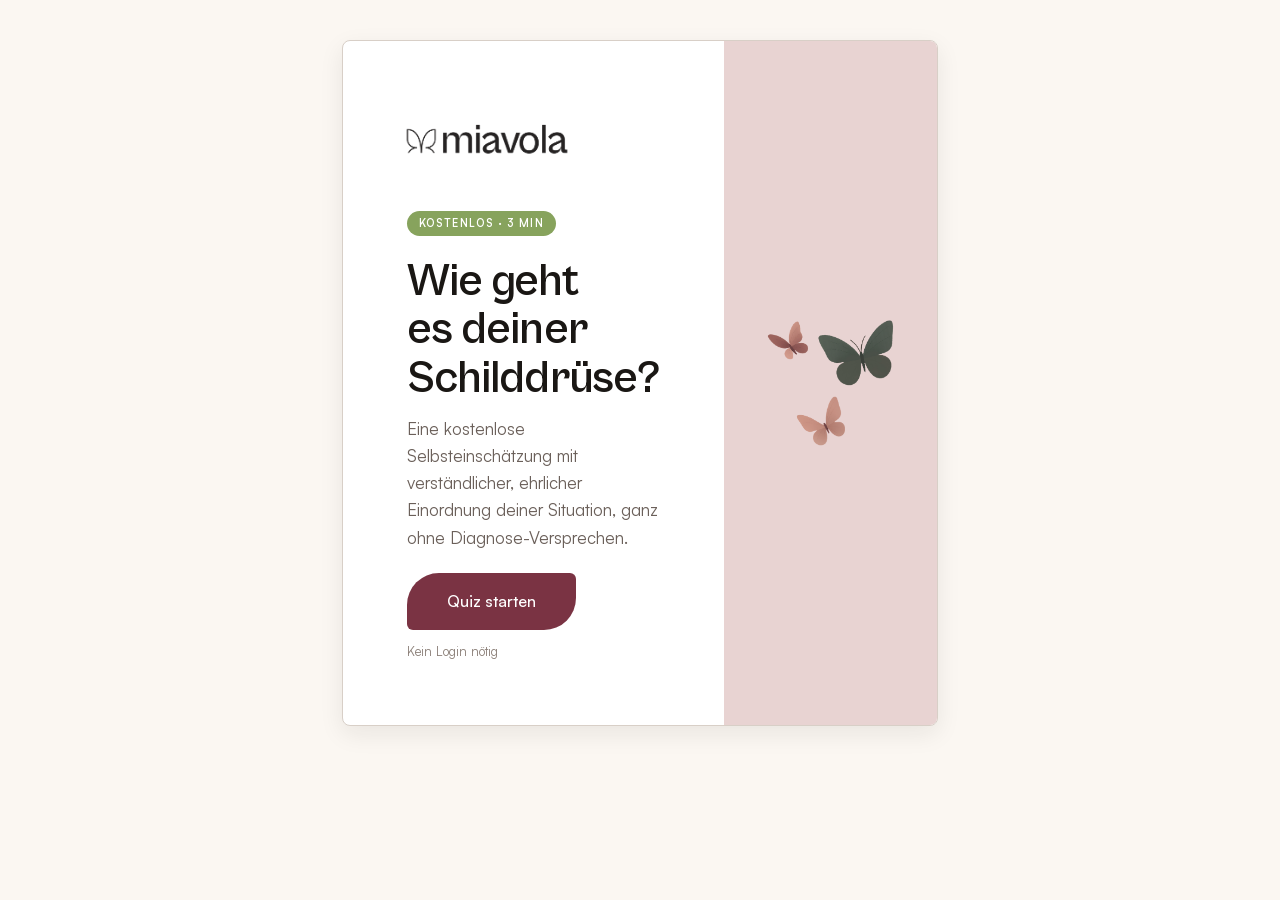
==== index.html @ ed7175eb "Deploy: Logo optisch linksbündig (PNG-Eigenrand ausgeglichen), v=21" ====
<!DOCTYPE html>
<html lang="de">
<head>
  <meta charset="utf-8">
  <meta name="viewport" content="width=device-width, initial-scale=1, viewport-fit=cover">
  <meta name="theme-color" content="#fbf7f2">
  <!-- Test-Deployment: nicht von Suchmaschinen indexieren (Entwurf, pre-Compliance) -->
  <meta name="robots" content="noindex, nofollow">
  <link rel="icon" href="assets/butterfly-mark.png">
  <title>Schilddrüsen-Check · miavola</title>
  <meta name="description" content="Eine kostenlose, ehrliche Selbsteinschätzung deiner Schilddrüse in rund 3 Minuten — verständlich erklärt, ohne Diagnose-Versprechen.">

  <!-- Miavola Design System -->
  <link rel="stylesheet" href="_ds/miavola-2-0-design-system-019e1fb5-7550-772f-964b-b7aee6a06470/colors_and_type.css">
  <link rel="stylesheet" href="_ds/miavola-2-0-design-system-019e1fb5-7550-772f-964b-b7aee6a06470/supplementary_tokens.css">

  <!-- App styles (?v zum Cache-Busting — bei Änderungen hochzählen) -->
  <link rel="stylesheet" href="styles.css?v=21">

  <!-- Meta Pixel (gleiche Pixel-ID wie miavola.de, dort via GTM geladen) -->
  <script>
    !function(f,b,e,v,n,t,s){if(f.fbq)return;n=f.fbq=function(){n.callMethod?
    n.callMethod.apply(n,arguments):n.queue.push(arguments)};if(!f._fbq)f._fbq=n;
    n.push=n;n.loaded=!0;n.version='2.0';n.queue=[];t=b.createElement(e);t.async=!0;
    t.src=v;s=b.getElementsByTagName(e)[0];s.parentNode.insertBefore(t,s)}(window,
    document,'script','https://connect.facebook.net/en_US/fbevents.js');
    fbq('init', '272135909305310');
    fbq('track', 'PageView');
  </script>
  <noscript><img height="1" width="1" style="display:none" alt=""
    src="https://www.facebook.com/tr?id=272135909305310&ev=PageView&noscript=1"></noscript>
</head>
<body>
  <noscript>
    <div style="max-width:640px;margin:40px auto;padding:24px;font-family:system-ui;">
      Dieses Quiz benötigt JavaScript. Bitte aktiviere JavaScript in deinem Browser.
    </div>
  </noscript>

  <!-- Quiz mounts here -->
  <main id="app" class="app"></main>

  <!-- Inhalte werden von app.js async aus content.json geladen
       (mit optionalem localStorage-Override für die Editor-Vorschau).
       ?v zum Cache-Busting — bei Änderungen hochzählen. -->
  <script src="app.js?v=21" defer></script>
</body>
</html>
---- _ds/miavola-2-0-design-system-019e1fb5-7550-772f-964b-b7aee6a06470/colors_and_type.css ----
/* ================================================================
   Miavola — Colors & Type tokens
   Distilled from miavola.de, packaging system & product photography.
   Fonts: brand uses a humanist geometric sans (looks closest to
   "Inter Tight" / "General Sans"). Substitute below flagged in README.
   ================================================================ */

/* --- Webfonts: Cabinet Grotesk (display) + Satoshi (text) ----------- */
@font-face {
  font-family: 'Cabinet Grotesk';
  src: url('fonts/cabinet-grotesk/CabinetGrotesk-Variable.woff2') format('woff2-variations');
  font-weight: 100 900;
  font-style: normal;
  font-display: swap;
}
@font-face {
  font-family: 'Satoshi';
  src: url('fonts/satoshi/Satoshi-Variable.woff2') format('woff2-variations');
  font-weight: 300 900;
  font-style: normal;
  font-display: swap;
}

:root {
  /* ===== BRAND COLORS ============================================ */
  /* Primary product family — Der Produzent (Schilddrüse) */
  --miavola-wine-900:        #4a1f2a;   /* deepest, garantie text   */
  --miavola-wine-800:        #5e2735;   /* "Das Heldenduo" headline */
  --miavola-wine-700:        #7a3343;   /* Produzent label / box    */
  --miavola-wine-600:        #8e4756;   /* Produzent label gradient */
  --miavola-wine-500:        #a45a6a;   /* hover / lighter wine     */

  /* Secondary product family — Der Umwandler (Leber) */
  --miavola-aubergine-900:   #3a2738;
  --miavola-aubergine-800:   #4d3349;   /* Umwandler box, deep      */
  --miavola-aubergine-700:   #604059;   /* Umwandler label gradient */
  --miavola-aubergine-600:   #755469;

  /* Tertiary product family — Der Magenfreund (Verdauung) */
  --miavola-forest-900:      #1f3a30;
  --miavola-forest-800:      #2b4a3c;   /* Magenfreund box          */
  --miavola-forest-700:      #3a5b4c;

  /* Surfaces — the soft ecru/blush "studio" backdrop */
  --miavola-cream-50:        #fbf7f2;   /* page background lightest */
  --miavola-cream-100:       #f5ede3;   /* product photo backdrop   */
  --miavola-cream-200:       #ede4d9;   /* card / section divider   */
  --miavola-cream-300:       #e2d5c5;
  --miavola-blush-100:       #f6ece8;   /* blush variant of cream   */
  --miavola-blush-200:       #ecdcd6;

  /* Accents — small, decisive */
  --miavola-butter-400:      #f4dc7a;   /* discount disc, badges    */
  --miavola-butter-300:      #f7e7a3;   /* "30 Tage Vorrat" sash    */
  --miavola-butter-500:      #e9c93e;
  --miavola-sage-400:        #c4d6a8;   /* Essentials badge bg      */
  --miavola-sage-500:        #a8c282;   /* "1 Pressling" pill       */
  --miavola-sage-600:        #87a35d;
  --miavola-gold-500:        #d6b15c;   /* flat UI gold, fallback   */
  --miavola-gold-light:      #efd8ae;   /* Hellgold — Akzent auf dunkel-roten Gründen (Wine, Footer) */

  /* Neutrals — ink */
  --miavola-ink-900:         #1a1714;   /* near-black headlines     */
  --miavola-ink-800:         #2a2522;
  --miavola-ink-700:         #3f3833;   /* body copy                */
  --miavola-ink-500:         #6b605a;   /* secondary copy           */
  --miavola-ink-400:         #8c8079;   /* meta / captions          */
  --miavola-ink-300:         #b8ada5;   /* dividers                 */
  --miavola-ink-200:         #d8cfc7;
  --miavola-ink-100:         #ece5dd;

  /* Semantic feedback */
  --miavola-success:         var(--miavola-sage-600);
  --miavola-warning:         var(--miavola-butter-500);
  --miavola-error:           #b54d4d;
  --miavola-info:            var(--miavola-aubergine-700);

  /* ===== SEMANTIC SURFACE / FG =================================== */
  --bg:                      var(--miavola-cream-50);
  --bg-alt:                  var(--miavola-cream-100);
  --bg-card:                 #ffffff;
  --bg-strong:               var(--miavola-wine-700);
  --fg:                      var(--miavola-ink-900);
  --fg-1:                    var(--miavola-ink-800);
  --fg-2:                    var(--miavola-ink-500);
  --fg-3:                    var(--miavola-ink-400);
  --fg-on-strong:            var(--miavola-cream-50);
  --border:                  var(--miavola-ink-200);
  --border-strong:           var(--miavola-ink-300);
  --primary:                 var(--miavola-wine-700);
  --primary-hover:           var(--miavola-wine-800);
  --primary-active:          var(--miavola-wine-900);
  --on-primary:              #ffffff;

  /* ===== TYPE ==================================================== */
  --font-sans: 'Satoshi', -apple-system, BlinkMacSystemFont, 'Segoe UI', system-ui, sans-serif;
  --font-display: 'Cabinet Grotesk', 'Satoshi', system-ui, sans-serif;
  --font-mono: ui-monospace, 'SF Mono', Menlo, Consolas, monospace;

  /* Sizes — German long-word friendly, generous body */
  --fs-display-xl: clamp(48px, 6.5vw, 80px);
  --fs-display-lg: clamp(40px, 5vw, 60px);
  --fs-h1:         clamp(44px, 5.2vw, 65px);
  --fs-h2:         clamp(32px, 3.6vw, 45px);
  --fs-h3:         30px;
  --fs-h4:         18px;
  --fs-lead:       19px;
  --fs-body:       17px;       /* body copy default */
  --fs-sm:         15px;
  --fs-xs:         13px;
  --fs-eyebrow:    12px;

  /* Weights */
  --fw-regular: 400;
  --fw-medium:  500;
  --fw-semi:    600;
  --fw-bold:    700;
  --fw-black:   800;

  /* Line height */
  --lh-tight:   1.06;
  --lh-snug:    1.18;
  --lh-normal:  1.45;
  --lh-relaxed: 1.6;

  /* Letter-spacing */
  --tracking-tight:  -0.02em;
  --tracking-normal: 0;
  --tracking-wide:   0.06em;
  --tracking-eyebrow: 0.14em;

  /* ===== SPACING (8px base) ====================================== */
  --space-1: 4px;
  --space-2: 8px;
  --space-3: 12px;
  --space-4: 16px;
  --space-5: 20px;
  --space-6: 24px;
  --space-8: 32px;
  --space-10: 40px;
  --space-12: 48px;
  --space-16: 64px;
  --space-20: 80px;
  --space-24: 96px;
  --space-32: 128px;

  /* ===== RADII ===================================================
     Eine Regel: alles bekommt 8px.
     Ausnahme 1: Buttons bekommen 60px.
     Ausnahme 2: Pills für Produkteigenschaften bekommen 99px.    */
  --radius:        8px;        /* universell · cards, inputs, buttons, surfaces, discs */
  --radius-button: 8px;        /* identisch zum Universal-Wert        */
  --radius-pill:   99px;       /* ausschließlich Eigenschafts-Pills   */

  /* Legacy aliases — alle auf den 8px-Wert kollabiert,
     damit existierende Komponenten nicht brechen.                */
  --radius-xs: 8px;
  --radius-sm: 8px;
  --radius-md: 8px;
  --radius-lg: 8px;
  --radius-xl: 8px;

  /* ===== ELEVATION =============================================== */
  --shadow-xs: 0 1px 2px rgba(26, 23, 20, 0.04);
  --shadow-sm: 0 2px 6px rgba(26, 23, 20, 0.06);
  --shadow-md: 0 8px 24px rgba(26, 23, 20, 0.08);
  --shadow-lg: 0 18px 44px rgba(26, 23, 20, 0.12);
  --shadow-product: 0 24px 60px rgba(74, 31, 42, 0.18); /* warm-tinted */

  /* ===== MOTION ================================================== */
  --ease-out:    cubic-bezier(0.22, 0.61, 0.36, 1);
  --ease-in-out: cubic-bezier(0.65, 0, 0.35, 1);
  --dur-fast:   140ms;
  --dur-base:   220ms;
  --dur-slow:   420ms;
}

/* ===== ELEMENT SEMANTICS ========================================= */
html, body {
  background: var(--bg);
  color: var(--fg);
  font-family: var(--font-sans);
  font-size: var(--fs-body);
  line-height: var(--lh-normal);
  -webkit-font-smoothing: antialiased;
  font-feature-settings: 'ss01', 'cv11';
}

h1, .h1 {
  font-family: var(--font-display);
  font-weight: var(--fw-semi);
  font-size: var(--fs-h1);
  line-height: var(--lh-tight);
  letter-spacing: var(--tracking-tight);
  color: var(--fg);
  text-wrap: balance;
}
h2, .h2 {
  font-family: var(--font-display);
  font-weight: var(--fw-medium);
  font-size: var(--fs-h2);
  line-height: var(--lh-snug);
  letter-spacing: var(--tracking-tight);
  text-wrap: balance;
}
h3, .h3 {
  font-family: var(--font-display);
  font-weight: var(--fw-medium);
  font-size: var(--fs-h3);
  line-height: 1.15;
  letter-spacing: -0.015em;
}
h4, .h4 {
  font-weight: var(--fw-semi);
  font-size: var(--fs-h4);
  line-height: 1.3;
}
p, .body {
  font-size: var(--fs-body);
  line-height: var(--lh-relaxed);
  color: var(--fg-1);
  text-wrap: pretty;
}
.lead {
  font-size: var(--fs-lead);
  line-height: var(--lh-relaxed);
  color: var(--fg-1);
}
small, .caption {
  font-size: var(--fs-xs);
  color: var(--fg-2);
}
.eyebrow {
  font-size: var(--fs-eyebrow);
  font-weight: var(--fw-semi);
  letter-spacing: var(--tracking-eyebrow);
  text-transform: uppercase;
  color: var(--fg-2);
}
code, .mono {
  font-family: var(--font-mono);
  font-size: 0.92em;
}

/* Special ornament — the curved label sweep used on dose labels */
.label-curve {
  position: relative;
  overflow: hidden;
}
.label-curve::after {
  content: "";
  position: absolute; inset: 0;
  background: radial-gradient(
    180% 110% at 110% 50%,
    transparent 49.6%,
    rgba(255,255,255,0.12) 49.8% 50.2%,
    transparent 50.4%
  );
  pointer-events: none;
}
---- _ds/miavola-2-0-design-system-019e1fb5-7550-772f-964b-b7aee6a06470/supplementary_tokens.css ----
/* ================================================================
   miavola — Supplementary tokens & patterns
   Iterations from chat work. Layer ON TOP of colors_and_type.css.
   ================================================================ */

:root {
  /* ===== RADIUS — System-Regel ====================================
     Eine Regel: alles bekommt 8px.
     Ausnahme 1: Buttons bekommen 60px.
     Ausnahme 2: Pills für Produkteigenschaften bekommen 99px.    */
  --mv-r:        8px;
  --mv-r-btn:    8px;
  --mv-r-field:  8px;
  --mv-r-btn-sm: 8px;
  --mv-r-btn-lg: 8px;
  --mv-r-pill:   99px;

  /* ===== PRODUCT FAMILY "RUHE" TINTS ============================== */
  /* Soft paper-toned backgrounds. Hero / KV / swatches only.
     Never for text containers, buttons, surfaces.                  */
  --mv-tint-umwandler:    #F3E4E7;
  --mv-tint-produzent:    #F9EFEA;
  --mv-tint-produzent-x:  #E8D3D2;   /* deeper for editorial heroes */
  --mv-tint-selen:        #FAF3DD;
  --mv-tint-jod:          #DFE9E3;
  --mv-tint-immungold:    #F8E4C4;
  --mv-tint-magenfreund:  #D9E6DF;
  --mv-tint-kollagen:     #EFE8DC;
  --mv-tint-aminos:       #F1F3ED;
  --mv-tint-heldenduo:    #EFDFE3;
  --mv-tint-protein:      #EFE8DC;

  /* ===== TRUST SEAL =============================================== */
  --mv-seal-gold:   #E8C659;   /* dense — Signature stickers        */
  --mv-seal-soft:   #F2E084;   /* soft yellow — promo stickers      */
  --mv-seal-ink:    #1b1b1b;   /* type & butterfly                  */
}

/* ================================================================
   Signature button
   ================================================================ */
.mv-btn {
  display: inline-flex; align-items: center; justify-content: center;
  padding: 16px 26px;
  font: 700 14.5px/1 'Cabinet Grotesk', system-ui;
  letter-spacing: -0.005em;
  border: none; cursor: pointer;
  border-radius: var(--mv-r-btn);
  transition: background .2s, transform .15s, box-shadow .2s;
}
.mv-btn--ink     { background:#1b1b1b; color:#fff; }
.mv-btn--ink:hover{ background: var(--miavola-wine-800); }
.mv-btn--burg    { background: var(--miavola-wine-700); color:#fff; }
.mv-btn--burg:hover{ background: var(--miavola-wine-800); }
.mv-btn--ghost   { background:transparent; color:var(--miavola-wine-700);
                   border:1px solid var(--miavola-wine-700); }
.mv-btn:active   { transform: translateY(1px); }
.mv-btn--sm      { padding: 11px 18px; font-size: 13px; border-radius: var(--mv-r-btn-sm); }
.mv-btn--lg      { padding: 20px 32px; font-size: 16px;  border-radius: var(--mv-r-btn-lg); }
.mv-btn--block   { display:flex; width:100%; min-height: 56px; }

/* ================================================================
   Field (signature shape, tighter than buttons)
   ================================================================ */
.mv-field {
  padding: 16px 22px;
  font: 400 14.5px/1.3 'Satoshi', system-ui;
  color: #1b1b1b; background:#fff;
  border: 1px solid #1b1b1b;
  border-radius: var(--mv-r-field);
  outline: none;
  transition: border-color .2s, box-shadow .2s;
}
.mv-field:focus {
  border-color: var(--miavola-wine-700);
  box-shadow: 0 0 0 3px color-mix(in srgb, var(--miavola-wine-700) 18%, transparent);
}
.mv-field::placeholder { color: #8a7e76; }
.mv-field--error { border-color:#B14242; }

/* ================================================================
   Hand-drawn line icon system
   24×25 viewBox · 0.6 stroke · #833241 · rounded caps & joins
   Anatomical / botanical metaphors only — no geometric primitives.
   Files: assets/icons/{thyroid,liver,cell-shield,flask,leaves}.svg
   ================================================================ */
.mv-claim-list { padding: 6px 22px; border:1px solid #e7ddd6; border-radius:14px; background:#fff; max-width: 520px; }
.mv-claim-row  { display:flex; align-items:center; gap:14px; padding:14px 0; border-bottom:1px solid #f0e6df; font-size:15px; }
.mv-claim-row:last-child { border-bottom: none; }
.mv-claim-row .mv-claim-ico { flex:none; width:30px; height:30px; display:grid; place-items:center; color: var(--miavola-wine-700); }
.mv-claim-row .mv-claim-ico svg { width:24px; height:25px; }
.mv-claim-ref  { font-size:.6em; vertical-align:super; line-height:0; opacity:.75; }

/* ================================================================
   Knowledge / "Schon gewusst?" card
   Editorial sidebar — sand or burgundy ground, butterfly stamp top-right
   ================================================================ */
.mv-knowledge {
  background: var(--miavola-cream-100); padding: 26px 28px 22px;
  border-radius: 16px;
  display:grid; grid-template-columns: 1fr auto; gap:24px;
  align-items: flex-start; max-width: 640px;
}
.mv-knowledge h3 { font:700 28px/1.15 'Cabinet Grotesk',system-ui; letter-spacing:-.01em; margin:0 0 8px; }
.mv-knowledge p  { margin:0; font-size:14.5px; line-height:1.55; max-width:50ch; }
.mv-knowledge .mv-mark { width:32px; height:32px; flex:none; }
.mv-knowledge--burg { background: var(--miavola-wine-700); color:#fff; }
.mv-knowledge--burg p { color: rgba(255,255,255,.85); }

/* ================================================================
   Guarantee card (90 Tage Garantie) — burgundy overlay on warm imagery
   ================================================================ */
.mv-guarantee {
  position:relative; min-height: 360px; border-radius:16px; overflow:hidden;
  background: var(--miavola-wine-800);
  color:#fff; padding:36px;
  display:flex; flex-direction:column; justify-content:space-between;
}
.mv-guarantee::before {
  content:""; position:absolute; inset:0;
  background:
    linear-gradient(120deg, rgba(58,18,28,.65), rgba(122,51,67,.55)),
    radial-gradient(120% 80% at 80% 30%, #d8a87a 0%, #7a3343 60%, #4a1f2a 100%);
}
.mv-guarantee > * { position:relative; }
.mv-guarantee h3 { font:700 32px/1.15 'Cabinet Grotesk',system-ui; letter-spacing:-.01em; margin:0; max-width: 22ch; }
.mv-guarantee .mv-foot { display:flex; justify-content:space-between; align-items:center; margin-top:40px; font-size:13px; color: rgba(255,255,255,.92); }
.mv-guarantee .mv-mark { width:28px; height:28px; }

/* ================================================================
   Trust seal — flat sticker (NO gradient, NO shadow)
   Solid circle · black butterfly + black type
   Two arcs of copy, two em-dashes at 9 o'clock & 3 o'clock
   ================================================================ */
.mv-seal { width:190px; height:190px; }
.mv-seal svg { width:100%; height:100%; display:block; }
/* Allowed fills: var(--mv-seal-gold) signature, var(--mv-seal-soft) promo */
---- styles.css ----
/* ================================================================
   Schilddrüsen-Quiz — App styles
   Built on the Miavola design system (colors_and_type.css +
   supplementary_tokens.css). Tokens only, no magic colours.
   ================================================================ */

*, *::before, *::after { box-sizing: border-box; }

html, body {
  margin: 0;
  background: var(--bg);
  color: var(--miavola-ink-900);
  font-family: var(--font-sans);
  -webkit-font-smoothing: antialiased;
  text-rendering: optimizeLegibility;
}

/* App shell: the screen content itself fills the viewport on mobile,
   and is centred in a calm column on desktop. */
.app {
  min-height: 100vh;
  min-height: 100dvh;
  display: flex;
  flex-direction: column;
}

/* Platzhalter-Signal (nur solange content.js → meta.placeholder = true).
   Dezentes Band über dem Flow, damit ungeprüfte Demo-Inhalte sichtbar als
   solche erkennbar sind. Entfällt automatisch, sobald meta.placeholder false. */
.placeholder-ribbon {
  flex: none;
  display: flex; align-items: center; justify-content: center; gap: 8px;
  padding: 7px 16px;
  background: var(--mv-tint-selen);
  border-bottom: 1px solid var(--miavola-gold-light);
  color: var(--miavola-wine-800);
  font: 600 11px/1.3 var(--font-sans);
  letter-spacing: .04em; text-transform: uppercase; text-align: center;
}
.placeholder-ribbon svg { flex: none; }

/* A "screen" = one full step of the flow */
.screen {
  flex: 1;
  display: flex;
  flex-direction: column;
  width: 100%;
  margin: 0 auto;
  animation: scr-in var(--dur-slow) var(--ease-out) both;
}
@keyframes scr-in {
  from { opacity: 0; transform: translateY(8px); }
  to   { opacity: 1; transform: none; }
}

/* Reusable column wrapper for quiz content */
.wrap {
  width: 100%;
  max-width: 640px;
  margin: 0 auto;
  padding: 0 22px;
}

/* Animations reused from the design catalogue */
@keyframes mvspin  { to { transform: rotate(360deg); } }
@keyframes mvpulse { 0%,100% { opacity:.35; } 50% { opacity:1; } }

/* ===== Buttons: typischer miavola.de-Shop-Button ==================
   Quelle: theme.css auf miavola.de → .btn { padding: 16px 32px;
   border-radius: 32px 6px; font: Satoshi 16px/108%; }
   Die asymmetrische Rundung (32px oben-links/unten-rechts, 6px
   oben-rechts/unten-links) ist die Signatur-Form der Marke. */
.mv-btn {
  font: 500 16px/1.08 var(--font-sans);
  letter-spacing: 0;
  padding: 16px 32px;
  border-radius: 32px 6px;
}
.mv-btn--sm { border-radius: 24px 5px; }
.mv-btn--lg { padding: 20px 40px; border-radius: 32px 6px; }
.mv-btn[disabled] {
  background: var(--miavola-cream-200);
  color: var(--miavola-ink-300);
  cursor: not-allowed;
  box-shadow: none;
}
.mv-btn--burg:not([disabled]):hover { box-shadow: var(--shadow-md); }
.link-btn {
  border: none; background: none; cursor: pointer;
  font: 500 14px/1 var(--font-sans);
  color: var(--miavola-ink-500);
  padding: 12px; border-radius: var(--radius);
  transition: color var(--dur-fast) var(--ease-out);
}
.link-btn:hover { color: var(--miavola-wine-700); }
.link-btn--muted { color: var(--miavola-ink-400); }
.link-btn--underline { text-decoration: underline; text-underline-offset: 3px; }

/* ================================================================
   TOP BAR (back + progress) — questions only
   ================================================================ */
.topbar {
  display: flex; align-items: center; gap: 14px;
  padding: 18px 22px 12px;
  width: 100%; max-width: 640px; margin: 0 auto;
}
.topbar__back {
  flex: none; width: 38px; height: 38px; border-radius: var(--radius-pill);
  border: 1px solid var(--border); background: #fff;
  display: grid; place-items: center; cursor: pointer;
  color: var(--miavola-ink-700);
  transition: border-color var(--dur-fast), transform var(--dur-fast);
}
.topbar__back:hover { border-color: var(--miavola-wine-500); }
.topbar__back:active { transform: translateY(1px); }
.topbar__back[hidden] { visibility: hidden; }
.progress {
  flex: 1; height: 6px; border-radius: var(--radius-pill);
  background: var(--miavola-cream-200); overflow: hidden;
}
.progress__bar {
  height: 100%; border-radius: var(--radius-pill);
  background: var(--miavola-wine-700);
  width: 0;
  transition: width var(--dur-slow) var(--ease-out);
}
.topbar__count {
  flex: none; font: 500 12px var(--font-sans); color: var(--miavola-ink-500);
  font-variant-numeric: tabular-nums;
}

/* ================================================================
   QUESTION SCREEN
   ================================================================ */
.q { flex: 1; display: flex; flex-direction: column; }
.q__body { flex: 1; padding-top: 12px; }
.eyebrow {
  font: 600 11px/1 var(--font-sans);
  letter-spacing: var(--tracking-eyebrow);
  text-transform: uppercase; color: var(--miavola-wine-600);
  margin-bottom: 12px;
}
.q__title {
  font-family: var(--font-display); font-weight: 600;
  font-size: clamp(24px, 6vw, 30px); line-height: 1.15;
  letter-spacing: -.015em; margin: 0 0 8px;
}
.q__sub {
  font-size: 14px; line-height: 1.55; color: var(--miavola-ink-500);
  margin: 0 0 20px;
}
.q__foot {
  /* Nur vertikal — das Seitenpadding (22px) kommt vom .wrap darüber.
     (Shorthand `padding: 18px 0 …` hatte es auf Mobile auf 0 überschrieben.) */
  padding-top: 18px;
  padding-bottom: calc(26px + env(safe-area-inset-bottom));
  display: flex; flex-direction: column; gap: 10px;
}
.q__hint {
  margin: 0; text-align: center;
  font: 400 13px/1.4 var(--font-sans); color: var(--miavola-ink-400);
}

/* Ausklappbare Frage-Erklärung („Was ist gemeint?") — dezent, nur bei Bedarf */
.q-info { margin: -2px 0 20px; }
.q-info__toggle {
  display: inline-flex; align-items: center; gap: 6px;
  border: none; background: none; cursor: pointer; padding: 6px 0;
  font: 500 13.5px/1.3 var(--font-sans); color: var(--miavola-wine-700);
  transition: color var(--dur-fast) var(--ease-out);
}
.q-info__toggle svg { flex: none; }
.q-info__toggle:hover { color: var(--miavola-wine-800); }
.q-info__panel {
  margin-top: 8px; padding: 14px 16px;
  background: var(--miavola-cream-100); border: 1px solid var(--border);
  border-radius: var(--radius);
  font: 400 13.5px/1.6 var(--font-sans); color: var(--miavola-ink-700);
  animation: scr-in var(--dur-base) var(--ease-out) both;
}

/* ===== Single-select options ===== */
.options { display: flex; flex-direction: column; gap: 12px; margin-top: 4px; }
.option {
  display: flex; align-items: center; gap: 14px;
  padding: 16px 18px; min-height: 56px;
  border: 1px solid var(--miavola-ink-200); border-radius: var(--radius);
  background: #fff; cursor: pointer; text-align: left; width: 100%;
  font: inherit; color: var(--miavola-ink-800);
  transition: border-color var(--dur-fast) var(--ease-out),
              box-shadow var(--dur-fast) var(--ease-out),
              background var(--dur-fast) var(--ease-out);
}
.option:hover {
  border-color: var(--miavola-wine-500); border-width: 1.5px;
  box-shadow: 0 6px 16px rgba(122,51,67,.08);
}
.option__dot {
  flex: none; width: 22px; height: 22px; border-radius: var(--radius-pill);
  border: 1.5px solid var(--miavola-ink-300);
  display: grid; place-items: center;
  transition: border-color var(--dur-fast);
}
.option__dot::after {
  content: ""; width: 10px; height: 10px; border-radius: var(--radius-pill);
  background: var(--miavola-wine-700); transform: scale(0);
  transition: transform var(--dur-fast) var(--ease-out);
}
.option__label { font-size: 15px; }
.option[aria-checked="true"] {
  border: 2px solid var(--miavola-wine-700);
  background: var(--mv-tint-produzent);
}
.option[aria-checked="true"] .option__dot { border: 2px solid var(--miavola-wine-700); }
.option[aria-checked="true"] .option__dot::after { transform: scale(1); }
.option[aria-checked="true"] .option__label {
  color: var(--miavola-wine-900); font-weight: 500;
}

/* Multi-Select als Text-Zeilen (eckige Checkbox statt Radio-Punkt).
   Antwort-Steine-Design folgt im Design-Schritt. */
.option--check .option__box {
  flex: none; width: 22px; height: 22px; border-radius: 6px;
  border: 1.5px solid var(--miavola-ink-300);
  display: grid; place-items: center;
  transition: background var(--dur-fast), border-color var(--dur-fast);
}
.option--check .option__box svg { opacity: 0; transition: opacity var(--dur-fast); }
.option--check[aria-checked="true"] {
  border: 2px solid var(--miavola-wine-700); background: var(--mv-tint-produzent);
}
.option--check[aria-checked="true"] .option__box {
  background: var(--miavola-wine-700); border-color: var(--miavola-wine-700);
}
.option--check[aria-checked="true"] .option__box svg { opacity: 1; }
.option--check[aria-checked="true"] .option__label { color: var(--miavola-wine-900); font-weight: 500; }

/* ===== Multi-select image/icon cards ===== */
.cards {
  display: grid; grid-template-columns: 1fr 1fr; gap: 12px; margin-top: 4px;
}
.card-opt {
  position: relative; min-height: 128px; cursor: pointer; text-align: left;
  border: 1px solid var(--miavola-ink-200); border-radius: var(--radius);
  background: #fff; padding: 16px 14px;
  display: flex; flex-direction: column; gap: 12px;
  font: inherit; color: var(--miavola-ink-800);
  transition: border-color var(--dur-fast) var(--ease-out),
              box-shadow var(--dur-fast) var(--ease-out),
              background var(--dur-fast) var(--ease-out);
}
.card-opt:hover { border-color: var(--miavola-wine-500); box-shadow: 0 6px 16px rgba(122,51,67,.08); }
.card-opt__box {
  position: absolute; top: 10px; right: 10px;
  width: 22px; height: 22px; border-radius: 6px;
  border: 1.5px solid var(--miavola-ink-300);
  display: grid; place-items: center;
  transition: background var(--dur-fast), border-color var(--dur-fast);
}
.card-opt__box svg { opacity: 0; transition: opacity var(--dur-fast); }
.card-opt__ico { color: var(--miavola-wine-700); }
.card-opt__label { font-size: 14px; line-height: 1.25; }
.card-opt[aria-checked="true"] {
  border: 2px solid var(--miavola-wine-700); background: var(--mv-tint-produzent);
}
.card-opt[aria-checked="true"] .card-opt__box {
  background: var(--miavola-wine-700); border-color: var(--miavola-wine-700); border-radius: var(--radius-pill);
}
.card-opt[aria-checked="true"] .card-opt__box svg { opacity: 1; }
.card-opt[aria-checked="true"] .card-opt__label { color: var(--miavola-wine-900); font-weight: 500; }

/* ===== Numeric / text field (signature big input) ===== */
.numfield {
  display: flex; align-items: center;
  border: 1px solid #1b1b1b; border-radius: var(--radius);
  padding: 18px 22px; background: #fff; cursor: text;
  transition: border-color var(--dur-base), box-shadow var(--dur-base);
}
.numfield:focus-within {
  border-color: var(--miavola-wine-700);
  box-shadow: 0 0 0 3px color-mix(in srgb, var(--miavola-wine-700) 18%, transparent);
}
.numfield--error { border-color: var(--miavola-error); }
.numfield input {
  border: none; outline: none; background: transparent;
  font: 400 clamp(26px, 8vw, 34px)/1 var(--font-display);
  letter-spacing: -.01em; color: #1b1b1b; width: 100%; min-width: 0;
}
.numfield input::placeholder { color: var(--miavola-ink-300); }
.numfield__unit { margin-left: auto; padding-left: 12px; font: 500 22px var(--font-display); color: var(--miavola-ink-400); }
.field-hint {
  display: flex; align-items: flex-start; gap: 8px; margin-top: 12px;
  color: var(--miavola-ink-400); font: 400 13px/1.5 var(--font-sans);
}
.field-hint svg { margin-top: 1px; flex: none; }
.field-hint--error { color: var(--miavola-error); }
/* Weicher „weiß ich nicht“-Skip: Checkbox direkt unter dem Eingabefeld, klickt → geht automatisch weiter */
.numskip {
  display: flex; align-items: center; gap: 10px; margin-top: 18px; cursor: pointer;
  font: 400 14px/1.4 var(--font-sans); color: var(--miavola-ink-600);
}
.numskip input {
  width: 20px; height: 20px; flex: none; cursor: pointer;
  accent-color: var(--miavola-wine-700);
}

/* Text input (email) */
.textfield {
  display: flex; align-items: center;
  border: 1px solid #1b1b1b; border-radius: var(--radius);
  padding: 16px 18px; background: #fff;
  transition: border-color var(--dur-base), box-shadow var(--dur-base);
}
.textfield:focus-within {
  border-color: var(--miavola-wine-700);
  box-shadow: 0 0 0 3px color-mix(in srgb, var(--miavola-wine-700) 18%, transparent);
}
.textfield--error { border-color: var(--miavola-error); }
.textfield input {
  border: none; outline: none; background: transparent; width: 100%;
  font: 400 15px var(--font-sans); color: #1b1b1b;
}
.textfield input::placeholder { color: #8a7e76; }

/* ================================================================
   INTRO
   ================================================================ */
.intro { flex: 1; display: flex; flex-direction: column; }
/* Logo linksbündig mit dem Text (gleiche .wrap-Spalte, 22px Seitenpadding).
   Die Logo-PNG hat links ~40% ihrer Höhe transparenten Eigenrand
   (1061px bei 2640px Bildhöhe) → per negativem Margin ausgleichen. */
.intro__logobar { display: flex; justify-content: flex-start; padding-top: 24px; }
.intro__logobar img { height: 48px; opacity: .9; margin-left: -19px; }
.intro__body { flex: 1; padding-top: 26px; display: flex; flex-direction: column; }
.intro__hero {
  position: relative; border-radius: var(--radius);
  background: var(--mv-tint-produzent-x); height: 200px; margin-bottom: 26px;
  overflow: hidden; display: grid; place-items: center;
}
.intro__hero img { width: 170px; opacity: .92; }
.intro__title {
  font-family: var(--font-display); font-weight: 600;
  font-size: clamp(28px, 8vw, 34px); line-height: 1.08; letter-spacing: -.02em;
  margin: 0 0 12px;
}
.intro__lead { font-size: 15px; line-height: 1.6; color: var(--miavola-ink-500); margin: 0 0 22px; }
.facts { display: flex; flex-direction: column; margin-bottom: 6px; }
.fact {
  display: flex; align-items: center; gap: 14px; padding: 14px 0;
  border-top: 1px solid #ece2d9; font-size: 14.5px; color: var(--miavola-ink-800);
}
.fact:last-child { border-bottom: 1px solid #ece2d9; }
.fact svg { flex: none; }
.intro__note { text-align: center; font-size: 12px; color: var(--miavola-ink-400); margin: 14px 0 0; }

/* Badge / pill (sage "Kostenlos", etc.) */
.pill {
  display: inline-flex; align-items: center;
  font: 600 11px/1 var(--font-sans); letter-spacing: .1em; text-transform: uppercase;
  border-radius: var(--radius-pill); padding: 7px 12px;
}
.pill--sage { color: #fff; background: var(--miavola-sage-600); }
.pill--butter { color: var(--miavola-wine-800); background: var(--miavola-butter-300); }
.intro__hero .pill { position: absolute; top: 14px; left: 14px; }

/* ================================================================
   EDUCATION INTERSTITIAL (burgundy)
   ================================================================ */
.edu {
  flex: 1; position: relative; overflow: hidden; color: #fff;
  background: var(--miavola-wine-700);
  display: flex; flex-direction: column;
}
.edu__mark { position: absolute; top: 24px; right: 22px; width: 34px; opacity: .5; }
.edu__inner {
  flex: 1; width: 100%; max-width: 640px; margin: 0 auto;
  padding: 40px 22px 0; display: flex; flex-direction: column;
}
.edu__eyebrow {
  font: 600 11px/1 var(--font-sans); letter-spacing: var(--tracking-eyebrow);
  text-transform: uppercase; color: var(--miavola-gold-light);
  margin-bottom: auto; padding-top: 24px;
}
.edu__content { padding: 40px 0; }
.edu__title {
  font-family: var(--font-display); font-weight: 500;
  font-size: clamp(25px, 7vw, 30px); line-height: 1.2; letter-spacing: -.015em;
  margin: 0 0 18px; max-width: 20ch;
}
.edu__text { font-size: 15px; line-height: 1.65; color: rgba(255,255,255,.84); margin: 0 0 18px; }
.edu__src {
  font-size: 13px; line-height: 1.6; color: rgba(255,255,255,.6); margin: 0;
  border-top: 1px solid rgba(255,255,255,.18); padding-top: 14px;
}
.edu__stat {
  font-family: var(--font-display); font-weight: 600;
  font-size: clamp(48px, 16vw, 64px); line-height: 1; letter-spacing: -.03em;
  color: var(--miavola-gold-light); margin-bottom: 16px;
}
.edu__foot { padding: 18px 22px calc(28px + env(safe-area-inset-bottom)); width: 100%; max-width: 640px; margin: 0 auto; }
.edu .mv-btn--light { background: #fff; color: var(--miavola-wine-800); }
.edu .mv-btn--light:hover { background: var(--miavola-cream-100); }

/* ----- Info-Card (Wissens-Einschub im Flow) — helle Variante, Grafik oben + Text ----- */
.edu--info { background: var(--miavola-cream-100); color: var(--miavola-ink-900); }
.edu__inner--info {
  justify-content: center; align-items: center; text-align: center;
  padding-top: 34px; padding-bottom: 12px;
}
.edu__graphic { width: 100%; max-width: 240px; height: auto; margin: 0 auto 28px; display: block; }
.edu__eyebrow--info { color: var(--miavola-wine-600); margin-bottom: 14px; padding-top: 0; }
.edu__title--info { color: var(--miavola-ink-900); max-width: 22ch; }
.edu__text--info { color: var(--miavola-ink-700); max-width: 40ch; margin-bottom: 0; }
.edu__src--info { color: var(--miavola-ink-400); border-top-color: var(--border); }

/* ================================================================
   MILESTONE
   ================================================================ */
.milestone {
  flex: 1; display: flex; flex-direction: column; align-items: center;
  justify-content: center; text-align: center; padding: 40px 28px;
}
.milestone img { width: 120px; margin-bottom: 30px; }
.milestone__bar { width: 200px; height: 6px; border-radius: var(--radius-pill); background: var(--miavola-cream-200); overflow: hidden; margin-bottom: 26px; }
.milestone__bar > div { height: 100%; border-radius: var(--radius-pill); background: var(--miavola-wine-700); }
.milestone h2 {
  font-family: var(--font-display); font-weight: 600;
  font-size: clamp(26px, 8vw, 30px); line-height: 1.12; letter-spacing: -.02em;
  margin: 0 0 14px;
}
.milestone p { font-size: 15.5px; line-height: 1.6; color: var(--miavola-ink-500); margin: 0 0 34px; max-width: 32ch; }

/* ================================================================
   EMAIL CAPTURE
   ================================================================ */
.email { flex: 1; display: flex; flex-direction: column; }
.email__body { flex: 1; padding-top: 30px; }
.email__title {
  font-family: var(--font-display); font-weight: 600;
  font-size: clamp(25px, 7vw, 28px); line-height: 1.12; letter-spacing: -.02em;
  margin: 0 0 12px;
}
.email__lead { font-size: 15px; line-height: 1.6; color: var(--miavola-ink-500); margin: 0 0 26px; }
.checkline {
  display: flex; align-items: flex-start; gap: 10px; margin-top: 14px;
  font-size: 12.5px; line-height: 1.5; color: var(--miavola-ink-400); cursor: pointer;
}
.checkline__box {
  flex: none; width: 18px; height: 18px; border-radius: 5px;
  border: 1.5px solid var(--miavola-ink-300); margin-top: 1px;
  display: grid; place-items: center; transition: background var(--dur-fast), border-color var(--dur-fast);
}
.checkline__box svg { opacity: 0; transition: opacity var(--dur-fast); }
.checkline input { position: absolute; opacity: 0; pointer-events: none; }
.checkline input:checked + .checkline__box { background: var(--miavola-wine-700); border-color: var(--miavola-wine-700); }
.checkline input:checked + .checkline__box svg { opacity: 1; }

/* ================================================================
   ANALYSIS
   ================================================================ */
.analysis {
  flex: 1; display: flex; flex-direction: column; align-items: center;
  justify-content: center; text-align: center; padding: 40px 36px;
}
.spinner { position: relative; width: 74px; height: 74px; margin-bottom: 32px; }
.spinner__track { position: absolute; inset: 0; border-radius: var(--radius-pill); border: 3px solid var(--miavola-cream-200); }
.spinner__arc { position: absolute; inset: 0; border-radius: var(--radius-pill); border: 3px solid transparent; border-top-color: var(--miavola-wine-700); animation: mvspin 1s linear infinite; }
.spinner img { position: absolute; inset: 0; margin: auto; width: 30px; }
.analysis h2 {
  font-family: var(--font-display); font-weight: 600;
  font-size: clamp(24px, 7vw, 26px); line-height: 1.15; letter-spacing: -.015em; margin: 0 0 28px;
}
.steps { display: flex; flex-direction: column; gap: 14px; width: 100%; max-width: 280px; text-align: left; }
.step { display: flex; align-items: center; gap: 12px; font-size: 14.5px; color: var(--miavola-ink-300); transition: color var(--dur-base); }
.step__dot { flex: none; width: 22px; height: 22px; border-radius: var(--radius-pill); border: 2px solid var(--miavola-ink-200); display: grid; place-items: center; }
.step__dot svg { opacity: 0; }
.step.is-active { color: var(--miavola-ink-700); }
.step.is-active .step__dot { border-color: var(--miavola-wine-700); animation: mvpulse 1.1s infinite; }
.step.is-done { color: var(--miavola-ink-700); }
.step.is-done .step__dot { background: var(--miavola-wine-700); border-color: var(--miavola-wine-700); animation: none; }
.step.is-done .step__dot svg { opacity: 1; }

/* ================================================================
   RESULT
   ================================================================ */
.result { flex: 1; }
.result__logobar { display: flex; justify-content: center; padding: 18px 0 6px; }
.result__logobar img { height: 44px; opacity: .9; }

/* Hero-Bild je Ergebnis-Band (oben auf der Seite; onerror blendet Container aus) */
.result__hero {
  margin: 8px 14px 0; border-radius: var(--radius); overflow: hidden;
  aspect-ratio: 16 / 9; background: var(--mv-tint-produzent-x);
}
.result__hero img { width: 100%; height: 100%; object-fit: cover; display: block; }

.result__header {
  position: relative; overflow: hidden; border-radius: var(--radius);
  margin: 8px 14px 0; padding: 26px 22px;
  background: var(--mv-tint-produzent-x); /* Basis-Tönung (Design-Export) */
}
.result__header img.bgmark { position: absolute; top: -6px; right: -4px; width: 78px; opacity: .18; }
.result__header .eyebrow { margin-bottom: 12px; }
.result__title {
  font-family: var(--font-display); font-weight: 600;
  font-size: clamp(23px, 6.5vw, 26px); line-height: 1.12; letter-spacing: -.02em; margin: 0 0 18px;
}
/* Optionale Tönung je Outcome — bei Bedarf in content/outcomes.md pro id setzen:
   [data-outcome="<id>"] .result__header { background: var(--mv-tint-…); } */

.result__section { padding: 0 24px; }
.result__section--first { padding-top: 30px; }
/* Direkt aufeinanderfolgende Sektionen ohne Divider (Autoimmun-Hinweis → Produkt):
   Luft dazwischen, damit die Überschrift nicht am Block darüber klebt. */
.result__section + .result__section { margin-top: 30px; }
.sec-head { display: flex; align-items: center; gap: 8px; margin-bottom: 12px; }
.sec-head__alpha { font: 700 12px var(--font-sans); color: var(--miavola-wine-700); }
/* Sektions-Überschriften im Ergebnis: Cabinet Grotesk, schwarz (kein Eyebrow-Stil, keine a/b/c-Marker) */
.sec-head .eyebrow {
  margin: 0; font-family: var(--font-display); font-weight: 600;
  font-size: 16px; letter-spacing: -.01em; text-transform: none;
  color: var(--miavola-ink-900);
}
.sec-divider { height: 1px; background: #eadfd5; margin: 28px 24px; }
.lead-text { font-size: 15px; line-height: 1.6; color: var(--miavola-ink-800); margin: 0 0 16px; }
.chips { display: flex; flex-wrap: wrap; gap: 8px; }
.chip {
  font-size: 13px; background: #fff; border: 1px solid var(--miavola-ink-200);
  border-radius: var(--radius-pill); padding: 8px 14px; color: var(--miavola-ink-700);
}
.mech-title { font-family: var(--font-display); font-weight: 600; font-size: 21px; line-height: 1.2; margin: 0 0 12px; }
.mech-text { font-size: 14.5px; line-height: 1.65; color: var(--miavola-ink-800); margin: 0 0 14px; }
.note-box {
  background: var(--miavola-cream-100); border-radius: var(--radius);
  padding: 16px 18px; font-size: 13.5px; line-height: 1.55; color: #755469;
}
.note-box strong { color: var(--miavola-ink-800); }

/* Autoimmun-Hinweis (Flag-Block, zusätzlich bei A/B) — ruhiger, signalisierender Callout */
.flag-note {
  background: var(--mv-tint-selen); border: 1px solid var(--miavola-gold-light);
  border-radius: var(--radius); padding: 18px 20px;
}
.flag-note__tag {
  display: flex; align-items: center; gap: 8px; margin-bottom: 8px;
  font: 600 12px/1 var(--font-sans); letter-spacing: .06em; text-transform: uppercase;
  color: var(--miavola-wine-700);
}
.flag-note__tag svg { flex: none; color: var(--miavola-wine-700); }
.flag-note p { margin: 0; font-size: 13.5px; line-height: 1.6; color: var(--miavola-ink-700); }

.advice { display: flex; flex-direction: column; gap: 12px; }
.advice-card { background: #fff; border: 1px solid #ece2d9; border-radius: var(--radius); padding: 18px; display: flex; gap: 14px; }
.advice-card svg { flex: none; margin-top: 2px; color: var(--miavola-wine-700); }
.advice-card__title { font-family: var(--font-display); font-weight: 600; font-size: 15.5px; letter-spacing: -.01em; color: var(--miavola-ink-900); margin-bottom: 4px; }
.advice-card p { margin: 0; font-size: 13.5px; line-height: 1.55; color: var(--miavola-ink-700); }

/* Soft product block */
.product { border: 1px solid #e7ddd4; border-radius: var(--radius); overflow: hidden; background: #fff; }
/* Zweit-Empfehlung: etwas ruhiger, mit Abstand zur Haupt-Empfehlung darüber */
.product + .product { margin-top: 16px; }
.product--secondary { border-style: dashed; }
.product--secondary .product__top { background: var(--miavola-cream, #FBF7F2); }
.product__top { display: flex; align-items: center; gap: 14px; padding: 16px 18px; background: var(--mv-tint-produzent); }
/* Kleines, ruhiges Produkt-Thumbnail (education-first, nicht reisserisch nach Sale). */
.product__img { width: 60px; height: 60px; flex: none; object-fit: cover; border-radius: var(--radius); }
.product__name { font-family: var(--font-display); font-weight: 600; font-size: 19px; letter-spacing: -.01em; }
.product__sub { font-size: 12.5px; color: var(--miavola-ink-500); }
.product__body { padding: 18px; }
.product__body p { font-size: 14px; line-height: 1.6; color: var(--miavola-ink-700); margin: 0 0 14px; }
/* Personalisierte „Warum das zu dir passt"-Begründung (an den Auswahlgrund gekoppelt) */
.product__why { font-weight: 500; color: var(--miavola-ink-800); }
.product__claims { display: flex; flex-direction: column; gap: 10px; margin-bottom: 16px; }
.product__claim { display: flex; align-items: flex-start; gap: 10px; font-size: 13px; color: var(--miavola-ink-700); line-height: 1.4; }
.product__claim svg { flex: none; margin-top: 2px; color: var(--miavola-sage-600); }
.product__disclaimer { font-size: 12px; line-height: 1.5; color: var(--miavola-ink-400); margin: 12px 0 0; text-align: center; }
sup { font-size: .7em; opacity: .7; }

/* Empowerment */
.empower {
  margin: 28px 24px 14px; border-radius: var(--radius);
  background: var(--miavola-wine-700); color: #fff; padding: 28px 24px;
  text-align: center; position: relative; overflow: hidden;
}
.empower img { width: 30px; opacity: .8; margin-bottom: 14px; }
.empower h3 { font-family: var(--font-display); font-weight: 500; font-size: 21px; line-height: 1.25; margin: 0 0 10px; }
.empower p { font-size: 13.5px; line-height: 1.6; color: rgba(255,255,255,.8); margin: 0; }

.result__cta { padding: 6px 24px calc(28px + env(safe-area-inset-bottom)); display: flex; flex-direction: column; gap: 10px; }
.result__cta .mv-btn--ink { background: #1b1b1b; color: #fff; }
.result__legal {
  padding: 0 24px calc(30px + env(safe-area-inset-bottom));
  font-size: 11px; line-height: 1.5; color: var(--miavola-ink-400); text-align: center;
}

/* "Saved" confirmation inline */
.saved {
  display: flex; align-items: center; gap: 10px; justify-content: center;
  background: var(--mv-tint-jod); color: var(--miavola-forest-800);
  border-radius: var(--radius); padding: 14px 18px; font-size: 14px; font-weight: 500;
}

/* ================================================================
   DESKTOP — calm centred column; intro & result get more room
   ================================================================ */
@media (min-width: 880px) {
  .app { background: var(--bg); }

  /* The flow lives in a soft "device-less" card centred on a warm field */
  .screen {
    max-width: 720px;
    margin: 0 auto;
    padding: 0;
  }

  /* Intro becomes a two-column hero on wide screens */
  .intro__inner-wide {
    display: grid; grid-template-columns: 1.15fr 1fr; align-items: stretch;
    max-width: 1240px; margin: 40px auto; width: 100%;
    border-radius: var(--radius-lg); overflow: hidden;
    border: 1px solid var(--border);
    box-shadow: var(--shadow-md); background: #fff; min-height: 540px;
  }
  .intro__inner-wide .intro__col-text { padding: 64px 64px; display: flex; flex-direction: column; justify-content: center; }
  .intro__inner-wide .intro__col-media { background: var(--mv-tint-produzent-x); display: grid; place-items: center; }
  .intro__inner-wide .intro__col-media img { width: 62%; opacity: .95; }
  .intro__title--wide { font-size: clamp(34px, 3.6vw, 46px); line-height: 1.05; max-width: 18ch; }

  /* Ergebnisseite bleibt in der ruhigen, zentrierten Spalte (max-width: 720px).
     Desktop-Zweispalter ist ein Polish-TODO (siehe TODO.md), wird erst mit
     echten Outcome-Inhalten gebaut. */
  .q { padding-bottom: 0; }
}

/* On very wide screens, keep questions in their calm column */
@media (min-width: 1024px) {
  .advice { display: grid; grid-template-columns: 1fr; gap: 12px; }
}

/* ================================================================
   TODO-Ergebnisseite (Content-Gate) — sichtbar, ehrlich, on-brand
   ================================================================ */
.todo-banner {
  margin: 14px 14px 0; border-radius: var(--radius);
  background: var(--mv-tint-selen); border: 1px solid var(--miavola-gold-light);
  padding: 18px 20px;
}
.todo-banner__tag {
  display: flex; align-items: center; gap: 8px;
  font: 600 12px/1 var(--font-sans); letter-spacing: .06em; text-transform: uppercase;
  color: var(--miavola-wine-700); margin-bottom: 8px;
}
.todo-banner__tag svg { color: var(--miavola-wine-700); }
.todo-banner p { margin: 0; font-size: 13.5px; line-height: 1.55; color: var(--miavola-ink-700); }

.todo-slots { display: flex; flex-direction: column; gap: 10px; }
.todo-slot {
  display: flex; gap: 14px; align-items: flex-start;
  background: #fff; border: 1px dashed var(--border-strong); border-radius: var(--radius);
  padding: 14px 16px;
}
.todo-slot__alpha {
  flex: none; width: 24px; height: 24px; border-radius: var(--radius-pill);
  background: var(--miavola-cream-200); color: var(--miavola-wine-700);
  display: grid; place-items: center; font: 700 12px var(--font-sans);
}
.todo-slot__label { font-weight: 600; font-size: 14.5px; color: var(--miavola-ink-800); margin-bottom: 4px; }
.todo-slot__field {
  font: 400 12px var(--font-mono); color: var(--miavola-ink-500);
  background: var(--miavola-cream-100); border-radius: 6px; padding: 2px 6px;
}
.todo-note {
  background: var(--miavola-cream-100); border: 1px dashed var(--border-strong);
  border-radius: var(--radius); padding: 16px 18px;
  font-size: 13.5px; line-height: 1.55; color: var(--miavola-ink-500);
}

.qa-list { display: flex; flex-direction: column; }
.qa-row {
  display: flex; gap: 16px; justify-content: space-between;
  padding: 11px 0; border-top: 1px solid #ece2d9; font-size: 13.5px;
}
.qa-row:last-child { border-bottom: 1px solid #ece2d9; }
.qa-row__q { color: var(--miavola-ink-500); max-width: 60%; }
.qa-row__a { color: var(--miavola-ink-900); font-weight: 500; text-align: right; }

@media (prefers-reduced-motion: reduce) {
  *, *::before, *::after { animation-duration: .001ms !important; transition-duration: .001ms !important; }
}

/* ================================================================
   Infografiken (Info-Cards) — datengetrieben (content → infographic),
   Layout-Varianten venn/cards/compare/hub. Design-Quelle: Claude-Design-
   Export (1200px-Artboards), hier responsive übersetzt: Mobile = vertikal.
   ================================================================ */
.edu__inner--ig { max-width: 660px; padding-left: 14px; padding-right: 14px; }
.edu__inner--ig .ig { margin-top: 24px; }
.ig {
  width: 100%; background: #F7F2EA; border-radius: var(--radius-lg);
  padding: 32px 20px 24px; position: relative; overflow: hidden;
  text-align: center; box-sizing: border-box;
}
.ig::before {
  content: ""; position: absolute; top: 16px; right: 18px; width: 54px; height: 46px;
  background: url("assets/butterfly-rose-tint.png") center/contain no-repeat; pointer-events: none;
}
.ig::after {
  content: ""; position: absolute; bottom: -8px; left: -8px; width: 50px; height: 42px;
  transform: rotate(-14deg);
  background: url("assets/butterfly-sand-tint.png") center/contain no-repeat; pointer-events: none;
}
.ig__title {
  font-family: var(--font-display); font-weight: 700; font-size: 25px;
  letter-spacing: -.02em; line-height: 1.08; color: var(--miavola-ink-900);
  position: relative; z-index: 1; padding: 0 30px;
}
.ig__sub { margin-top: 8px; font-size: 15px; color: #57503F; position: relative; z-index: 1; }
.ig__foot { margin-top: 20px; font-size: 14px; color: #6E6656; position: relative; z-index: 1; }

/* ── Venn (Hormone vs. Schilddrüse) ── */
.venn { display: flex; align-items: center; justify-content: center; margin-top: 22px; position: relative; z-index: 1; }
.venn__circle { width: 196px; aspect-ratio: 1; border-radius: 50%; display: flex; align-items: center; justify-content: center; flex: none; }
.venn__circle--rose { background: #F1D9E0; }
.venn__circle--gold { background: #F0E3C0; mix-blend-mode: multiply; }
.venn__circle span { font-family: var(--font-display); font-weight: 700; font-size: 17px; line-height: 1.18; letter-spacing: -.01em; }
.venn__circle--rose span { color: #6E2E3E; }
.venn__circle--gold span { color: #6E5A22; }
.venn__mid { display: flex; flex-direction: column; align-items: center; gap: 7px; margin: 0 -30px; z-index: 2; position: relative; }
.venn__label { font-weight: 600; font-size: 11px; letter-spacing: .12em; text-transform: uppercase; color: #5C4A33; margin-bottom: 2px; }
.venn__chip { background: #FDFBF6; border-radius: 999px; padding: 7px 15px; font-size: 13px; font-weight: 500; white-space: nowrap; box-shadow: 0 1px 2px rgba(33,30,27,.05); }

/* ── Cards (Hashimoto, kurz erklärt) ── */
.ig-cards { display: grid; grid-template-columns: repeat(3, 1fr); gap: 12px; margin-top: 22px; text-align: left; position: relative; z-index: 1; }
.ig-card { background: #fff; border-radius: 16px; padding: 18px 16px; display: flex; flex-direction: column; gap: 10px; align-items: flex-start; }
.ig-card__icon {
  width: 48px; height: 48px; border-radius: 50%; background: #F2DBE0;
  display: flex; align-items: center; justify-content: center; flex: none;
}
.ig-card__icon--gold { background: #F6E7BC; }
.ig-card__icon--gold span { font-family: var(--font-display); font-weight: 700; font-size: 15px; color: var(--miavola-ink-900); }
.ig-card__title { font-family: var(--font-display); font-weight: 700; font-size: 16px; letter-spacing: -.01em; color: var(--miavola-ink-900); }
.ig-card__text { font-size: 13px; line-height: 1.4; color: #443F37; margin-top: 3px; }

/* ── Compare (TSH → weitere Werte) ── */
.ig-cmp { display: flex; align-items: stretch; gap: 8px; margin-top: 22px; text-align: left; position: relative; z-index: 1; }
.ig-cmp__card { flex: 1; background: #fff; border-radius: 16px; padding: 18px 16px; display: flex; flex-direction: column; gap: 11px; min-width: 0; box-sizing: border-box; }
.ig-cmp__card--hi { border: 1.5px solid #E0CB92; }
.ig-cmp__big { font-family: var(--font-display); font-weight: 700; font-size: 22px; letter-spacing: -.02em; color: var(--miavola-ink-900); }
.ig-cmp__badge {
  align-self: flex-start; background: #EFE7D2; border-radius: 999px; padding: 6px 12px;
  font-weight: 600; font-size: 10px; letter-spacing: .12em; text-transform: uppercase; color: #4A4438;
}
.ig-cmp__card--hi .ig-cmp__badge { background: #F6E7BC; }
.ig-cmp__points { display: flex; flex-direction: column; gap: 9px; }
.ig-cmp__point { display: flex; gap: 8px; align-items: baseline; font-size: 13px; line-height: 1.35; }
.ig-cmp__point span { width: 7px; height: 7px; border-radius: 50%; background: #B99A4E; flex: none; position: relative; top: -2px; }
.ig-cmp__point em { font-style: normal; }
.ig-cmp__arrow {
  display: flex; flex-direction: column; align-items: center; justify-content: center; gap: 6px;
  flex: none; width: 68px; font-size: 10.5px; line-height: 1.3; color: #8A8172; text-align: center;
}

/* ── Hub (Schaltzentrale) ── */
.ig-hub__center {
  margin: 16px auto 0; width: 68px; height: 68px; border-radius: 50%; background: #F2DBE0;
  display: flex; align-items: center; justify-content: center; position: relative; z-index: 1;
}
.ig-hub__grid { display: grid; grid-template-columns: 1fr 1fr; gap: 10px; margin-top: 16px; text-align: left; position: relative; z-index: 1; }
.ig-hub__item { background: #fff; border-radius: 14px; padding: 12px 14px; display: flex; align-items: center; gap: 12px; }
.ig-hub__icon { width: 42px; height: 42px; border-radius: 50%; background: #F2DBE0; display: flex; align-items: center; justify-content: center; flex: none; }
.ig-hub__title { font-family: var(--font-display); font-weight: 700; font-size: 15px; letter-spacing: -.01em; color: var(--miavola-ink-900); }
.ig-hub__sub { font-size: 12.5px; color: #57503F; margin-top: 1px; }

/* ── Mobile: alles vertikal stapeln ── */
@media (max-width: 560px) {
  .ig { padding: 28px 16px 22px; }
  .ig__title { font-size: 22px; padding: 0 22px; }
  .venn { flex-direction: column; }
  .venn__circle { width: 200px; }
  .venn__mid { margin: -26px 0; }
  .ig-cards { grid-template-columns: 1fr; }
  .ig-card { flex-direction: row; align-items: flex-start; gap: 14px; }
  .ig-cmp { flex-direction: column; }
  .ig-cmp__arrow { width: auto; flex-direction: row; gap: 10px; padding: 2px 0; }
  .ig-cmp__arrow svg { transform: rotate(90deg); width: 26px; }
  .ig-cmp__arrow br { display: none; }
  .ig-hub__grid { grid-template-columns: 1fr; }
}
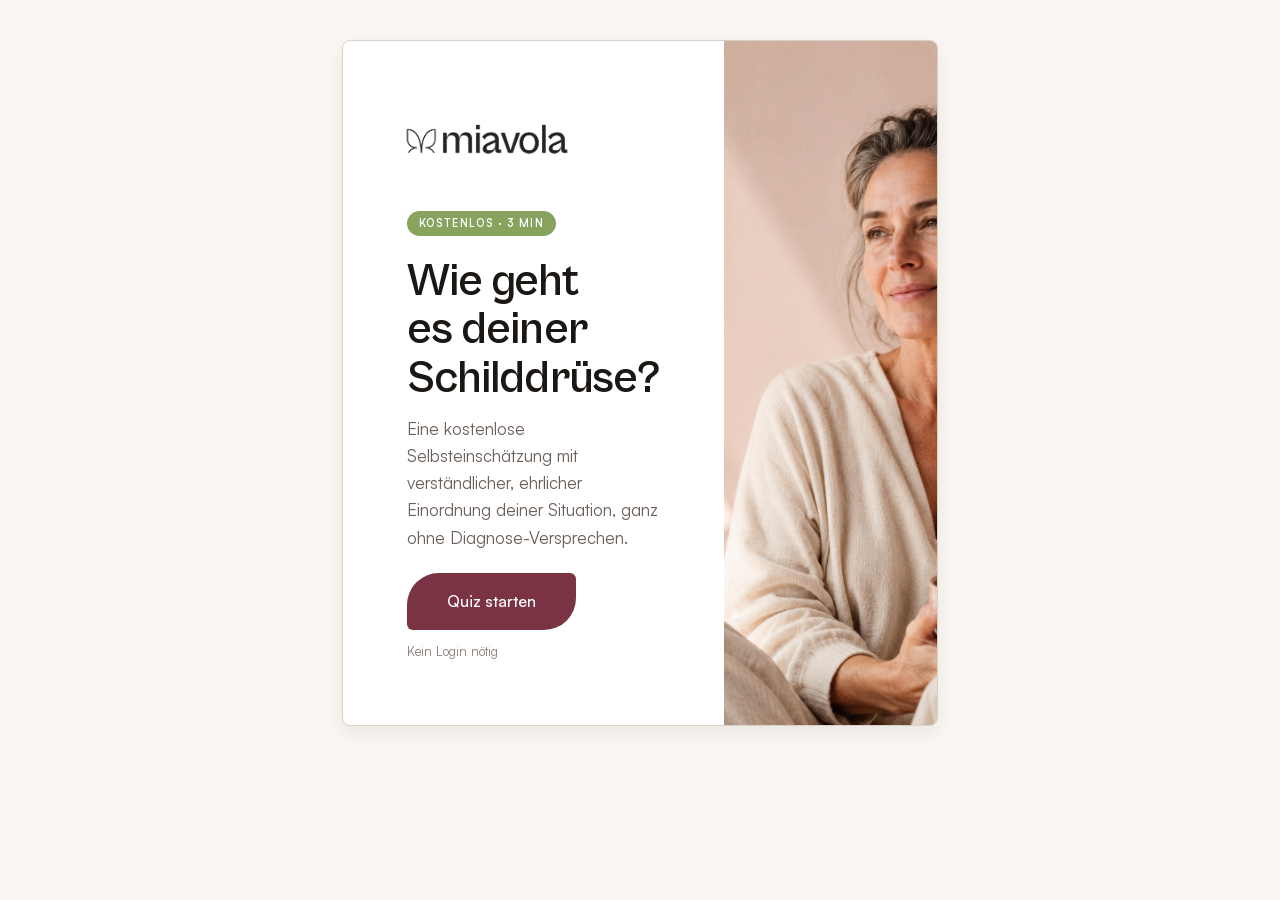
==== commit 420d8641: "Deploy: neues Startseiten-Headerfoto, v=22" ====
--- a/index.html
+++ b/index.html
@@ -15,7 +15,7 @@
   <link rel="stylesheet" href="_ds/miavola-2-0-design-system-019e1fb5-7550-772f-964b-b7aee6a06470/supplementary_tokens.css">
 
   <!-- App styles (?v zum Cache-Busting — bei Änderungen hochzählen) -->
-  <link rel="stylesheet" href="styles.css?v=21">
+  <link rel="stylesheet" href="styles.css?v=22">
 
   <!-- Meta Pixel (gleiche Pixel-ID wie miavola.de, dort via GTM geladen) -->
   <script>
@@ -43,6 +43,6 @@
   <!-- Inhalte werden von app.js async aus content.json geladen
        (mit optionalem localStorage-Override für die Editor-Vorschau).
        ?v zum Cache-Busting — bei Änderungen hochzählen. -->
-  <script src="app.js?v=21" defer></script>
+  <script src="app.js?v=22" defer></script>
 </body>
 </html>
--- a/styles.css
+++ b/styles.css
@@ -334,10 +334,11 @@
 .intro__body { flex: 1; padding-top: 26px; display: flex; flex-direction: column; }
 .intro__hero {
   position: relative; border-radius: var(--radius);
-  background: var(--mv-tint-produzent-x); height: 200px; margin-bottom: 26px;
+  background: var(--mv-tint-produzent-x); height: 220px; margin-bottom: 26px;
   overflow: hidden; display: grid; place-items: center;
 }
-.intro__hero img { width: 170px; opacity: .92; }
+/* Foto-Hero: füllt die Karte, Gesicht im oberen Bilddrittel sichtbar halten */
+.intro__hero img { width: 100%; height: 100%; object-fit: cover; object-position: 50% 26%; }
 .intro__title {
   font-family: var(--font-display); font-weight: 600;
   font-size: clamp(28px, 8vw, 34px); line-height: 1.08; letter-spacing: -.02em;
@@ -623,7 +624,7 @@
   }
   .intro__inner-wide .intro__col-text { padding: 64px 64px; display: flex; flex-direction: column; justify-content: center; }
   .intro__inner-wide .intro__col-media { background: var(--mv-tint-produzent-x); display: grid; place-items: center; }
-  .intro__inner-wide .intro__col-media img { width: 62%; opacity: .95; }
+  .intro__inner-wide .intro__col-media img { width: 100%; height: 100%; object-fit: cover; object-position: 50% 30%; }
   .intro__title--wide { font-size: clamp(34px, 3.6vw, 46px); line-height: 1.05; max-width: 18ch; }
 
   /* Ergebnisseite bleibt in der ruhigen, zentrierten Spalte (max-width: 720px).
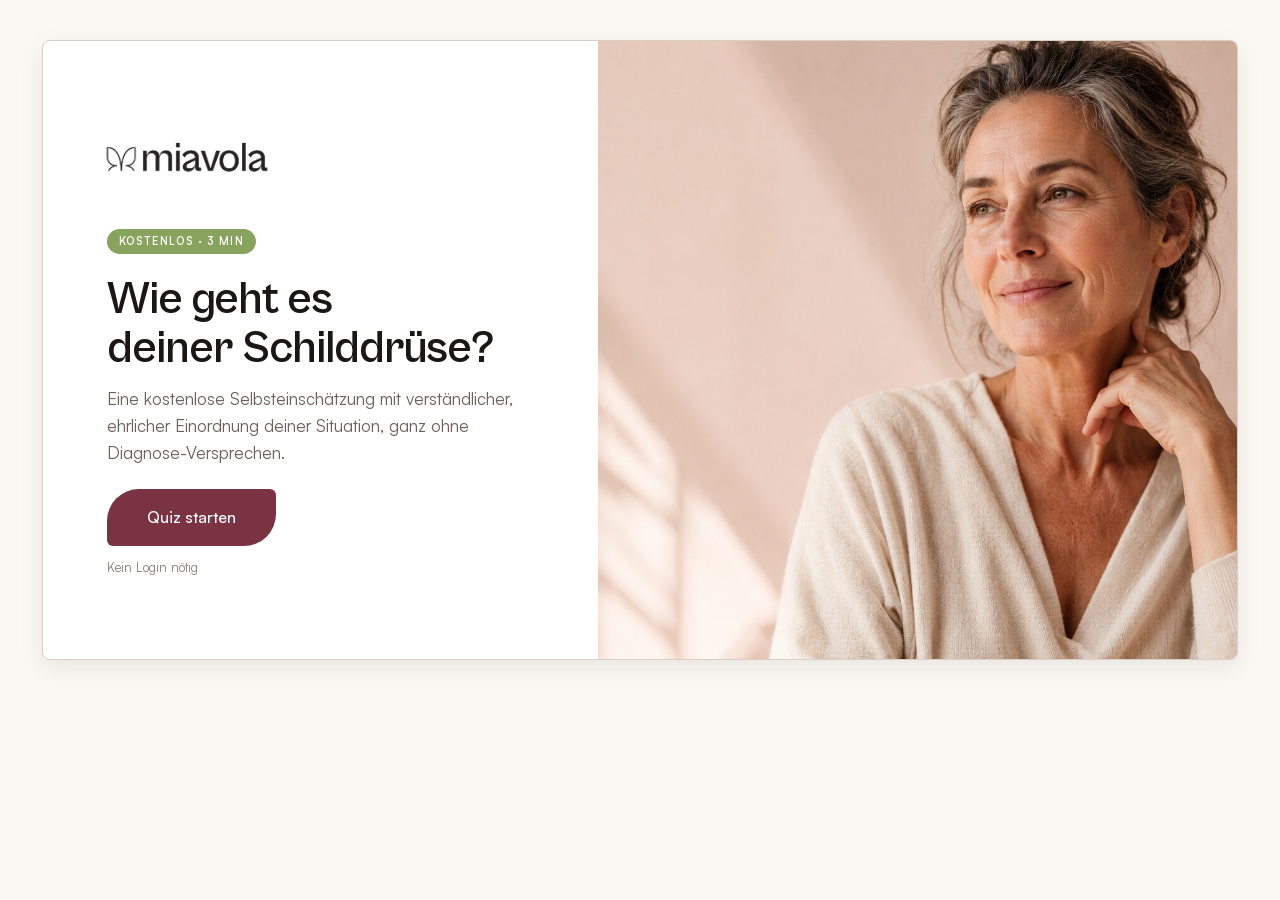
==== commit 74073151: "Deploy: Intro-Bild größer (Desktop 1240px-Karte, Mobile-Hero 260px), v=23" ====
--- a/index.html
+++ b/index.html
@@ -15,7 +15,7 @@
   <link rel="stylesheet" href="_ds/miavola-2-0-design-system-019e1fb5-7550-772f-964b-b7aee6a06470/supplementary_tokens.css">
 
   <!-- App styles (?v zum Cache-Busting — bei Änderungen hochzählen) -->
-  <link rel="stylesheet" href="styles.css?v=22">
+  <link rel="stylesheet" href="styles.css?v=23">
 
   <!-- Meta Pixel (gleiche Pixel-ID wie miavola.de, dort via GTM geladen) -->
   <script>
@@ -43,6 +43,6 @@
   <!-- Inhalte werden von app.js async aus content.json geladen
        (mit optionalem localStorage-Override für die Editor-Vorschau).
        ?v zum Cache-Busting — bei Änderungen hochzählen. -->
-  <script src="app.js?v=22" defer></script>
+  <script src="app.js?v=23" defer></script>
 </body>
 </html>
--- a/styles.css
+++ b/styles.css
@@ -334,7 +334,7 @@
 .intro__body { flex: 1; padding-top: 26px; display: flex; flex-direction: column; }
 .intro__hero {
   position: relative; border-radius: var(--radius);
-  background: var(--mv-tint-produzent-x); height: 220px; margin-bottom: 26px;
+  background: var(--mv-tint-produzent-x); height: 260px; margin-bottom: 26px;
   overflow: hidden; display: grid; place-items: center;
 }
 /* Foto-Hero: füllt die Karte, Gesicht im oberen Bilddrittel sichtbar halten */
@@ -615,16 +615,26 @@
   }
 
   /* Intro becomes a two-column hero on wide screens */
+  /* Intro-Screen darf breiter als die ruhige 640er-Spalte werden —
+     sonst deckeln .screen (720px) und .wrap (640px) die 1240px-Karte. */
+  .screen--intro-wide { max-width: none; }
+  .screen--intro-wide .wrap { max-width: 1240px; }
+
   .intro__inner-wide {
-    display: grid; grid-template-columns: 1.15fr 1fr; align-items: stretch;
+    display: grid; grid-template-columns: 1fr 1.15fr; align-items: stretch;
     max-width: 1240px; margin: 40px auto; width: 100%;
     border-radius: var(--radius-lg); overflow: hidden;
     border: 1px solid var(--border);
-    box-shadow: var(--shadow-md); background: #fff; min-height: 540px;
+    box-shadow: var(--shadow-md); background: #fff; min-height: 620px;
   }
   .intro__inner-wide .intro__col-text { padding: 64px 64px; display: flex; flex-direction: column; justify-content: center; }
-  .intro__inner-wide .intro__col-media { background: var(--mv-tint-produzent-x); display: grid; place-items: center; }
-  .intro__inner-wide .intro__col-media img { width: 100%; height: 100%; object-fit: cover; object-position: 50% 30%; }
+  /* Bild absolut in der Spalte, damit das Portrait (2:3) die Kartenhöhe
+     nicht auf ~960px aufbläht — Karte bleibt ohne Scrollen im Laptop-Viewport. */
+  .intro__inner-wide .intro__col-media { background: var(--mv-tint-produzent-x); position: relative; }
+  .intro__inner-wide .intro__col-media img {
+    position: absolute; inset: 0; width: 100%; height: 100%;
+    object-fit: cover; object-position: 50% 30%;
+  }
   .intro__title--wide { font-size: clamp(34px, 3.6vw, 46px); line-height: 1.05; max-width: 18ch; }
 
   /* Ergebnisseite bleibt in der ruhigen, zentrierten Spalte (max-width: 720px).
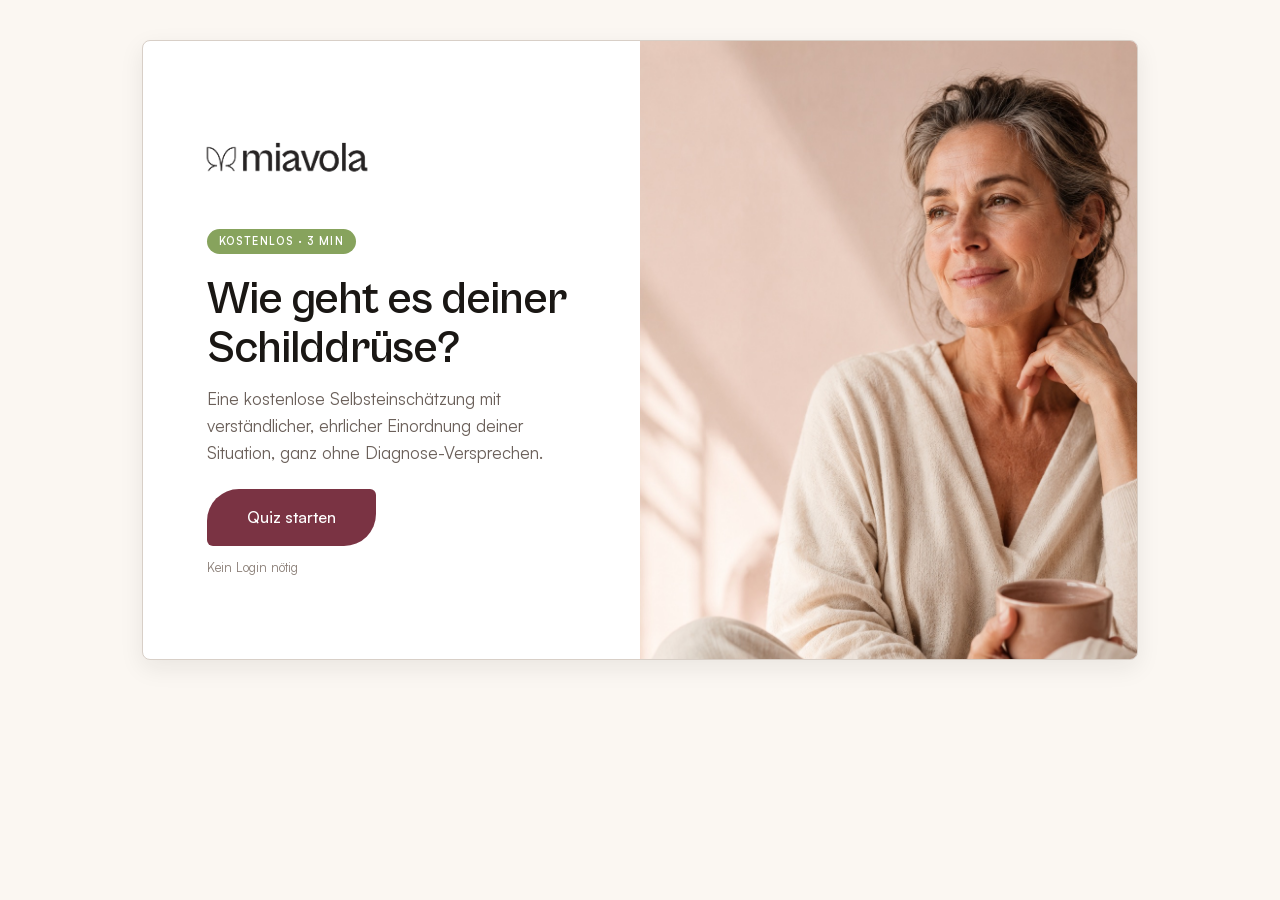
==== commit e3daa61c: "Deploy: Intro-Karte 1040px, 50/50 (v=25)" ====
--- a/index.html
+++ b/index.html
@@ -15,7 +15,7 @@
   <link rel="stylesheet" href="_ds/miavola-2-0-design-system-019e1fb5-7550-772f-964b-b7aee6a06470/supplementary_tokens.css">
 
   <!-- App styles (?v zum Cache-Busting — bei Änderungen hochzählen) -->
-  <link rel="stylesheet" href="styles.css?v=23">
+  <link rel="stylesheet" href="styles.css?v=25">
 
   <!-- Meta Pixel (gleiche Pixel-ID wie miavola.de, dort via GTM geladen) -->
   <script>
@@ -43,6 +43,6 @@
   <!-- Inhalte werden von app.js async aus content.json geladen
        (mit optionalem localStorage-Override für die Editor-Vorschau).
        ?v zum Cache-Busting — bei Änderungen hochzählen. -->
-  <script src="app.js?v=23" defer></script>
+  <script src="app.js?v=25" defer></script>
 </body>
 </html>
--- a/styles.css
+++ b/styles.css
@@ -326,19 +326,15 @@
    INTRO
    ================================================================ */
 .intro { flex: 1; display: flex; flex-direction: column; }
-/* Logo linksbündig mit dem Text (gleiche .wrap-Spalte, 22px Seitenpadding).
-   Die Logo-PNG hat links ~40% ihrer Höhe transparenten Eigenrand
-   (1061px bei 2640px Bildhöhe) → per negativem Margin ausgleichen. */
-.intro__logobar { display: flex; justify-content: flex-start; padding-top: 24px; }
-.intro__logobar img { height: 48px; opacity: .9; margin-left: -19px; }
+/* Mobile: Logo oben mittig zentriert (transparenter PNG-Eigenrand ist
+   symmetrisch, Zentrierung stimmt daher ohne Ausgleich). Desktop-Logo
+   sitzt linksbündig in der Textspalte (inline in app.js, mit Ausgleich). */
+.intro__logobar { display: flex; justify-content: center; padding-top: 24px; }
+.intro__logobar img { height: 48px; opacity: .9; }
 .intro__body { flex: 1; padding-top: 26px; display: flex; flex-direction: column; }
-.intro__hero {
-  position: relative; border-radius: var(--radius);
-  background: var(--mv-tint-produzent-x); height: 260px; margin-bottom: 26px;
-  overflow: hidden; display: grid; place-items: center;
-}
-/* Foto-Hero: füllt die Karte, Gesicht im oberen Bilddrittel sichtbar halten */
-.intro__hero img { width: 100%; height: 100%; object-fit: cover; object-position: 50% 26%; }
+/* Mobile: kein Hero-Bild — Badge direkt über dem Titel, damit der
+   Start-Button ohne Scrollen erreichbar bleibt. Foto nur im Desktop-Layout. */
+.intro__badge { align-self: flex-start; margin-bottom: 16px; }
 .intro__title {
   font-family: var(--font-display); font-weight: 600;
   font-size: clamp(28px, 8vw, 34px); line-height: 1.08; letter-spacing: -.02em;
@@ -362,7 +358,6 @@
 }
 .pill--sage { color: #fff; background: var(--miavola-sage-600); }
 .pill--butter { color: var(--miavola-wine-800); background: var(--miavola-butter-300); }
-.intro__hero .pill { position: absolute; top: 14px; left: 14px; }
 
 /* ================================================================
    EDUCATION INTERSTITIAL (burgundy)
@@ -616,13 +611,14 @@
 
   /* Intro becomes a two-column hero on wide screens */
   /* Intro-Screen darf breiter als die ruhige 640er-Spalte werden —
-     sonst deckeln .screen (720px) und .wrap (640px) die 1240px-Karte. */
+     aber gedeckelt auf 1040px, damit die Karte auf Laptops (≈1280px)
+     als zentrierte Karte mit Luft liest, nicht randlos. */
   .screen--intro-wide { max-width: none; }
-  .screen--intro-wide .wrap { max-width: 1240px; }
+  .screen--intro-wide .wrap { max-width: 1040px; }
 
   .intro__inner-wide {
-    display: grid; grid-template-columns: 1fr 1.15fr; align-items: stretch;
-    max-width: 1240px; margin: 40px auto; width: 100%;
+    display: grid; grid-template-columns: 1fr 1fr; align-items: stretch;
+    max-width: 1040px; margin: 40px auto; width: 100%;
     border-radius: var(--radius-lg); overflow: hidden;
     border: 1px solid var(--border);
     box-shadow: var(--shadow-md); background: #fff; min-height: 620px;
